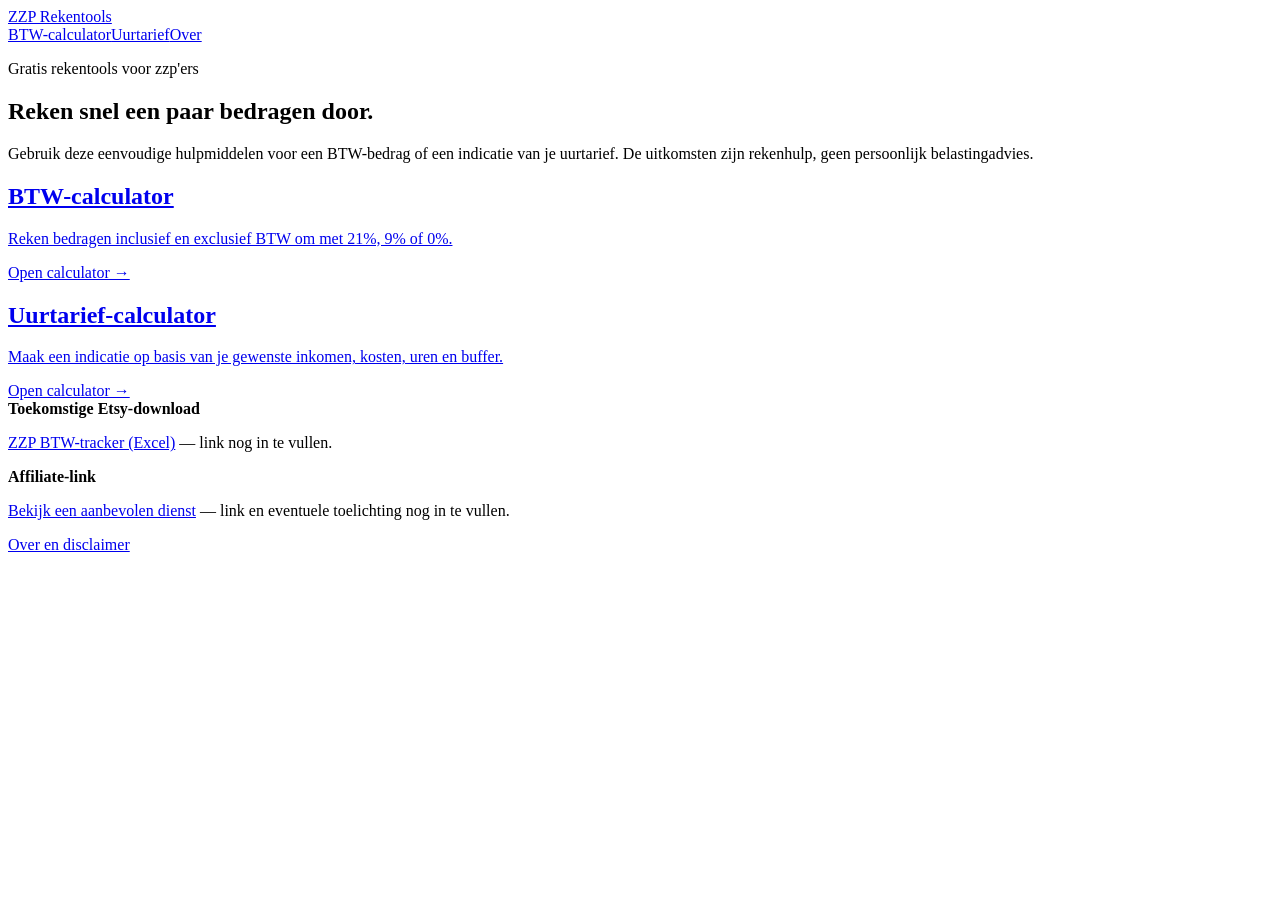
==== index.html @ 9882e876 "Add ZZP site files" ====
<!doctype html>
<html lang="nl">
<head>
  <meta charset="utf-8">
  <meta name="viewport" content="width=device-width, initial-scale=1">
  <title>ZZP Rekentools — eenvoudige hulpmiddelen</title>
  <link rel="stylesheet" href="style.css">
</head>
<body>
  <header class="wrap"><a class="brand" href="index.html">ZZP Rekentools</a><nav><a href="btw-calculator.html">BTW-calculator</a><a href="uurtarief-calculator.html">Uurtarief</a><a href="over.html">Over</a></nav></header>
  <main class="wrap">
    <section class="hero"><p class="eyebrow">Gratis rekentools voor zzp'ers</p><h1>Reken snel een paar bedragen door.</h1><p>Gebruik deze eenvoudige hulpmiddelen voor een BTW-bedrag of een indicatie van je uurtarief. De uitkomsten zijn rekenhulp, geen persoonlijk belastingadvies.</p></section>
    <section class="cards"><a class="card" href="btw-calculator.html"><h2>BTW-calculator</h2><p>Reken bedragen inclusief en exclusief BTW om met 21%, 9% of 0%.</p><span>Open calculator →</span></a><a class="card" href="uurtarief-calculator.html"><h2>Uurtarief-calculator</h2><p>Maak een indicatie op basis van je gewenste inkomen, kosten, uren en buffer.</p><span>Open calculator →</span></a></section>
    <aside class="placeholder"><strong>Toekomstige Etsy-download</strong><p><a href="#etsy-link-todo">ZZP BTW-tracker (Excel)</a> — link nog in te vullen.</p></aside>
    <aside class="placeholder"><strong>Affiliate-link</strong><p><a href="#affiliate-todo">Bekijk een aanbevolen dienst</a> — link en eventuele toelichting nog in te vullen.</p></aside>
  </main>
  <footer class="wrap"><a href="over.html">Over en disclaimer</a></footer>
</body>
</html>
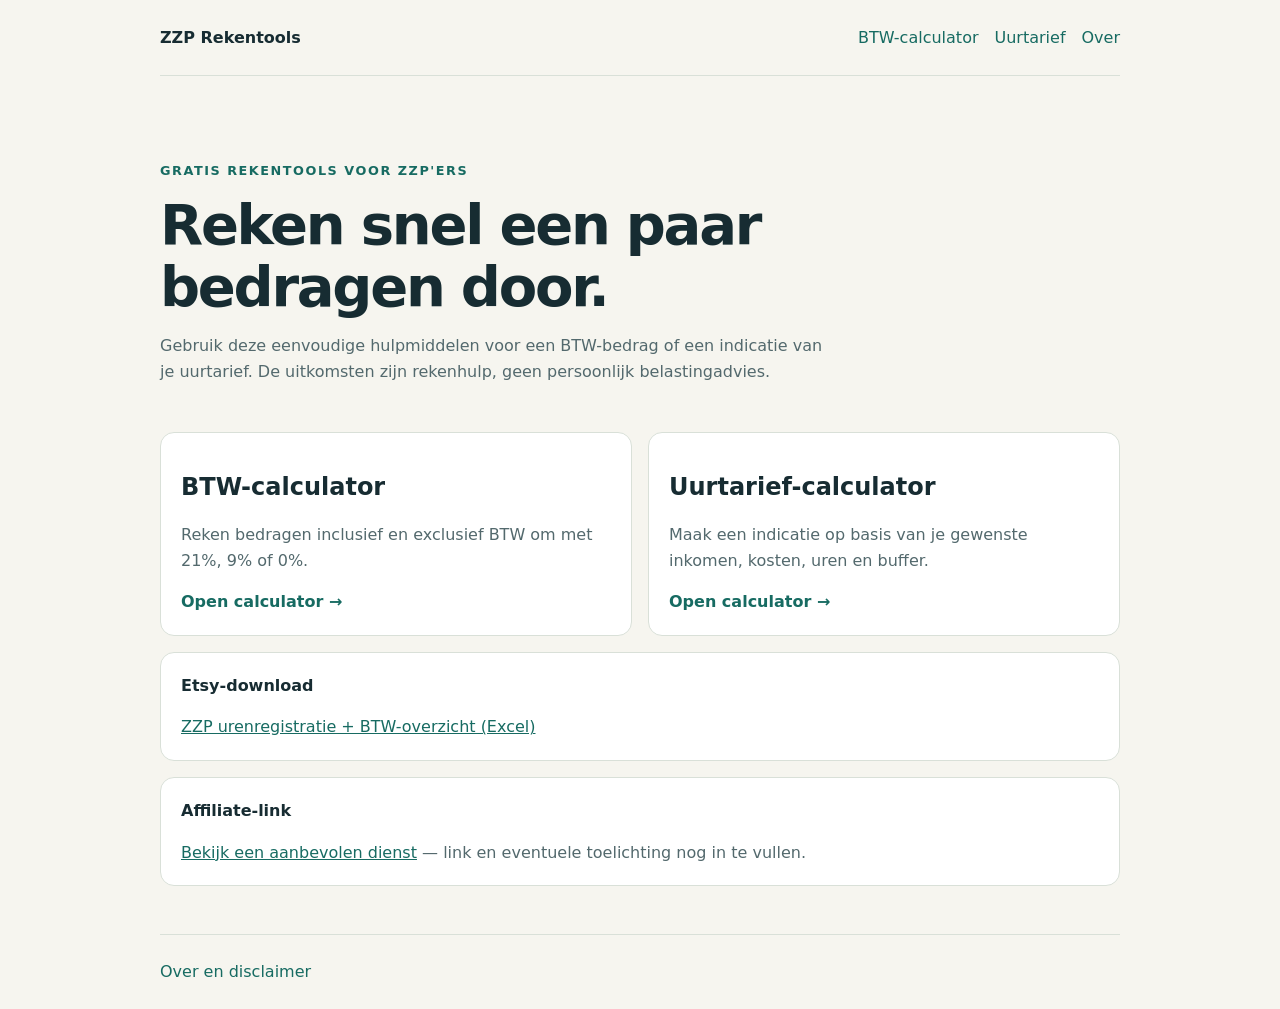
==== commit 717436ad: "Fill Etsy listing link for the ZZP urenregistratie + BTW tracker" ====
--- a/index.html
+++ b/index.html
@@ -11,7 +11,7 @@
   <main class="wrap">
     <section class="hero"><p class="eyebrow">Gratis rekentools voor zzp'ers</p><h1>Reken snel een paar bedragen door.</h1><p>Gebruik deze eenvoudige hulpmiddelen voor een BTW-bedrag of een indicatie van je uurtarief. De uitkomsten zijn rekenhulp, geen persoonlijk belastingadvies.</p></section>
     <section class="cards"><a class="card" href="btw-calculator.html"><h2>BTW-calculator</h2><p>Reken bedragen inclusief en exclusief BTW om met 21%, 9% of 0%.</p><span>Open calculator →</span></a><a class="card" href="uurtarief-calculator.html"><h2>Uurtarief-calculator</h2><p>Maak een indicatie op basis van je gewenste inkomen, kosten, uren en buffer.</p><span>Open calculator →</span></a></section>
-    <aside class="placeholder"><strong>Toekomstige Etsy-download</strong><p><a href="#etsy-link-todo">ZZP BTW-tracker (Excel)</a> — link nog in te vullen.</p></aside>
+    <aside class="placeholder"><strong>Etsy-download</strong><p><a href="https://planandpennystudio.etsy.com/nl/listing/4621038016/zzp-urenregistratie-btw-overzicht-excel" rel="noopener">ZZP urenregistratie + BTW-overzicht (Excel)</a></p></aside>
     <aside class="placeholder"><strong>Affiliate-link</strong><p><a href="#affiliate-todo">Bekijk een aanbevolen dienst</a> — link en eventuele toelichting nog in te vullen.</p></aside>
   </main>
   <footer class="wrap"><a href="over.html">Over en disclaimer</a></footer>
--- a/style.css
+++ b/style.css
@@ -0,0 +1,32 @@
+:root { color-scheme: light; --ink: #172c32; --muted: #53696d; --paper: #f6f5ef; --card: #fff; --accent: #176b62; --line: #d9e0d8; }
+* { box-sizing: border-box; }
+body { margin: 0; background: var(--paper); color: var(--ink); font: 16px/1.6 system-ui, sans-serif; }
+a { color: var(--accent); }
+.wrap { width: min(100% - 2rem, 960px); margin-inline: auto; }
+.narrow { max-width: 700px; }
+header { min-height: 76px; display: flex; align-items: center; justify-content: space-between; gap: 1rem; border-bottom: 1px solid var(--line); }
+.brand { font-weight: 800; text-decoration: none; color: var(--ink); }
+nav { display: flex; flex-wrap: wrap; gap: 1rem; }
+nav a, footer a { text-decoration: none; }
+main { padding-block: 3rem; }
+.hero { max-width: 680px; padding-block: 1.5rem 2rem; }
+h1 { font-size: clamp(2rem, 6vw, 3.5rem); line-height: 1.1; letter-spacing: -.04em; margin: .25rem 0 1rem; }
+h2 { line-height: 1.2; }
+p { color: var(--muted); }
+.eyebrow { color: var(--accent); font-size: .8rem; font-weight: 750; letter-spacing: .12em; text-transform: uppercase; }
+.cards { display: grid; grid-template-columns: repeat(auto-fit, minmax(230px, 1fr)); gap: 1rem; }
+.card, .panel, .placeholder { background: var(--card); border: 1px solid var(--line); border-radius: 14px; padding: 1.25rem; }
+.card { color: inherit; text-decoration: none; }
+.card span { color: var(--accent); font-weight: 700; }
+.panel { display: grid; gap: .65rem; margin-block: 1.5rem; }
+label { font-weight: 700; margin-top: .45rem; }
+input, select, button { font: inherit; border: 1px solid #aabbb3; border-radius: 8px; padding: .7rem .8rem; background: #fff; color: var(--ink); }
+button { background: var(--accent); border-color: var(--accent); color: #fff; font-weight: 750; cursor: pointer; margin-top: .5rem; }
+button:hover { filter: brightness(.92); }
+.result { color: var(--ink); background: #edf5f0; border-left: 4px solid var(--accent); padding: .8rem; margin: .5rem 0 0; font-weight: 700; }
+.assumptions { background: #f7f8f5; padding: .8rem 1rem; border-radius: 8px; }
+.assumptions ul { margin-bottom: 0; padding-left: 1.2rem; }
+.placeholder { margin-top: 1rem; }
+.placeholder p { margin-bottom: 0; }
+footer { border-top: 1px solid var(--line); padding-block: 1.5rem; }
+@media (max-width: 540px) { header { align-items: flex-start; flex-direction: column; padding-block: 1rem; } nav { gap: .65rem; } main { padding-block: 2rem; } }
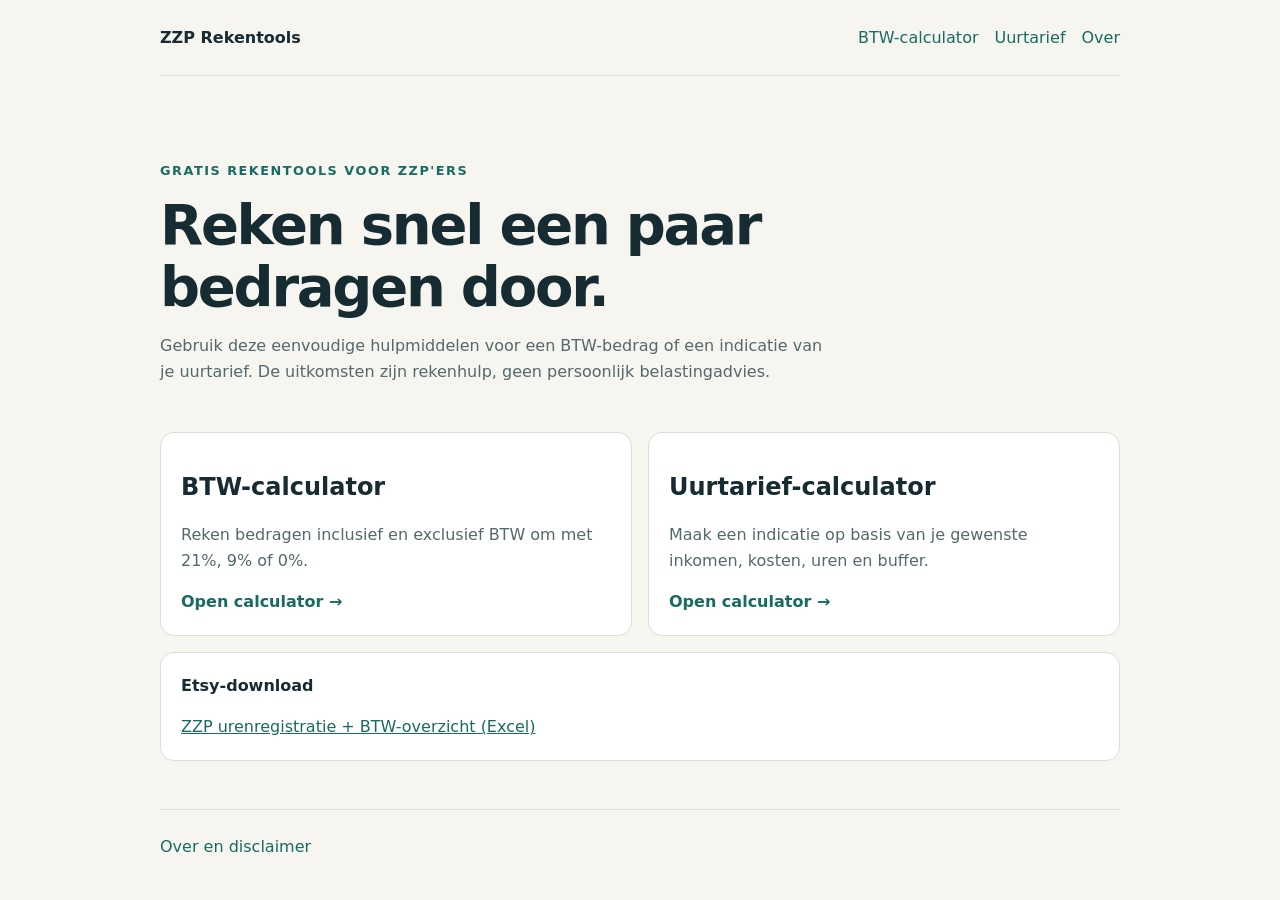
==== commit a7a3a632: "Remove unfilled affiliate placeholder" ====
--- a/index.html
+++ b/index.html
@@ -12,7 +12,6 @@
     <section class="hero"><p class="eyebrow">Gratis rekentools voor zzp'ers</p><h1>Reken snel een paar bedragen door.</h1><p>Gebruik deze eenvoudige hulpmiddelen voor een BTW-bedrag of een indicatie van je uurtarief. De uitkomsten zijn rekenhulp, geen persoonlijk belastingadvies.</p></section>
     <section class="cards"><a class="card" href="btw-calculator.html"><h2>BTW-calculator</h2><p>Reken bedragen inclusief en exclusief BTW om met 21%, 9% of 0%.</p><span>Open calculator →</span></a><a class="card" href="uurtarief-calculator.html"><h2>Uurtarief-calculator</h2><p>Maak een indicatie op basis van je gewenste inkomen, kosten, uren en buffer.</p><span>Open calculator →</span></a></section>
     <aside class="placeholder"><strong>Etsy-download</strong><p><a href="https://planandpennystudio.etsy.com/nl/listing/4621038016/zzp-urenregistratie-btw-overzicht-excel" rel="noopener">ZZP urenregistratie + BTW-overzicht (Excel)</a></p></aside>
-    <aside class="placeholder"><strong>Affiliate-link</strong><p><a href="#affiliate-todo">Bekijk een aanbevolen dienst</a> — link en eventuele toelichting nog in te vullen.</p></aside>
   </main>
   <footer class="wrap"><a href="over.html">Over en disclaimer</a></footer>
 </body>
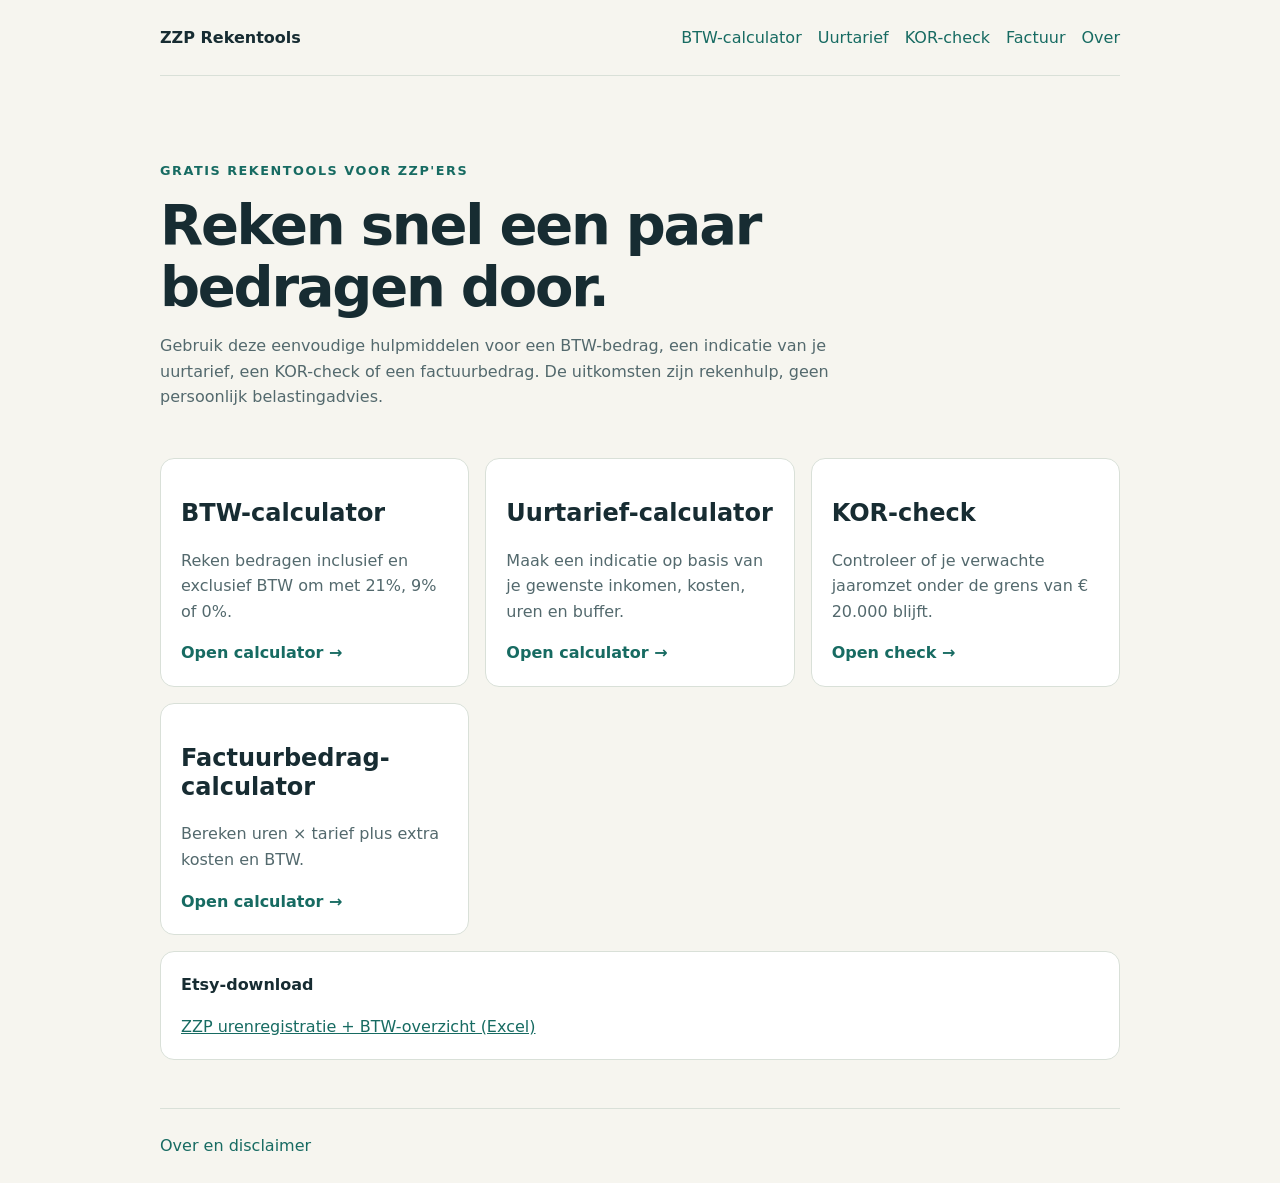
==== commit 27ab7fb8: "Link KOR and invoice calculators from nav and homepage" ====
--- a/index.html
+++ b/index.html
@@ -7,10 +7,10 @@
   <link rel="stylesheet" href="style.css">
 </head>
 <body>
-  <header class="wrap"><a class="brand" href="index.html">ZZP Rekentools</a><nav><a href="btw-calculator.html">BTW-calculator</a><a href="uurtarief-calculator.html">Uurtarief</a><a href="over.html">Over</a></nav></header>
+  <header class="wrap"><a class="brand" href="index.html">ZZP Rekentools</a><nav><a href="btw-calculator.html">BTW-calculator</a><a href="uurtarief-calculator.html">Uurtarief</a><a href="kor-calculator.html">KOR-check</a><a href="factuur-calculator.html">Factuur</a><a href="over.html">Over</a></nav></header>
   <main class="wrap">
-    <section class="hero"><p class="eyebrow">Gratis rekentools voor zzp'ers</p><h1>Reken snel een paar bedragen door.</h1><p>Gebruik deze eenvoudige hulpmiddelen voor een BTW-bedrag of een indicatie van je uurtarief. De uitkomsten zijn rekenhulp, geen persoonlijk belastingadvies.</p></section>
-    <section class="cards"><a class="card" href="btw-calculator.html"><h2>BTW-calculator</h2><p>Reken bedragen inclusief en exclusief BTW om met 21%, 9% of 0%.</p><span>Open calculator →</span></a><a class="card" href="uurtarief-calculator.html"><h2>Uurtarief-calculator</h2><p>Maak een indicatie op basis van je gewenste inkomen, kosten, uren en buffer.</p><span>Open calculator →</span></a></section>
+    <section class="hero"><p class="eyebrow">Gratis rekentools voor zzp'ers</p><h1>Reken snel een paar bedragen door.</h1><p>Gebruik deze eenvoudige hulpmiddelen voor een BTW-bedrag, een indicatie van je uurtarief, een KOR-check of een factuurbedrag. De uitkomsten zijn rekenhulp, geen persoonlijk belastingadvies.</p></section>
+    <section class="cards"><a class="card" href="btw-calculator.html"><h2>BTW-calculator</h2><p>Reken bedragen inclusief en exclusief BTW om met 21%, 9% of 0%.</p><span>Open calculator →</span></a><a class="card" href="uurtarief-calculator.html"><h2>Uurtarief-calculator</h2><p>Maak een indicatie op basis van je gewenste inkomen, kosten, uren en buffer.</p><span>Open calculator →</span></a><a class="card" href="kor-calculator.html"><h2>KOR-check</h2><p>Controleer of je verwachte jaaromzet onder de grens van € 20.000 blijft.</p><span>Open check →</span></a><a class="card" href="factuur-calculator.html"><h2>Factuurbedrag-calculator</h2><p>Bereken uren × tarief plus extra kosten en BTW.</p><span>Open calculator →</span></a></section>
     <aside class="placeholder"><strong>Etsy-download</strong><p><a href="https://planandpennystudio.etsy.com/nl/listing/4621038016/zzp-urenregistratie-btw-overzicht-excel" rel="noopener">ZZP urenregistratie + BTW-overzicht (Excel)</a></p></aside>
   </main>
   <footer class="wrap"><a href="over.html">Over en disclaimer</a></footer>
